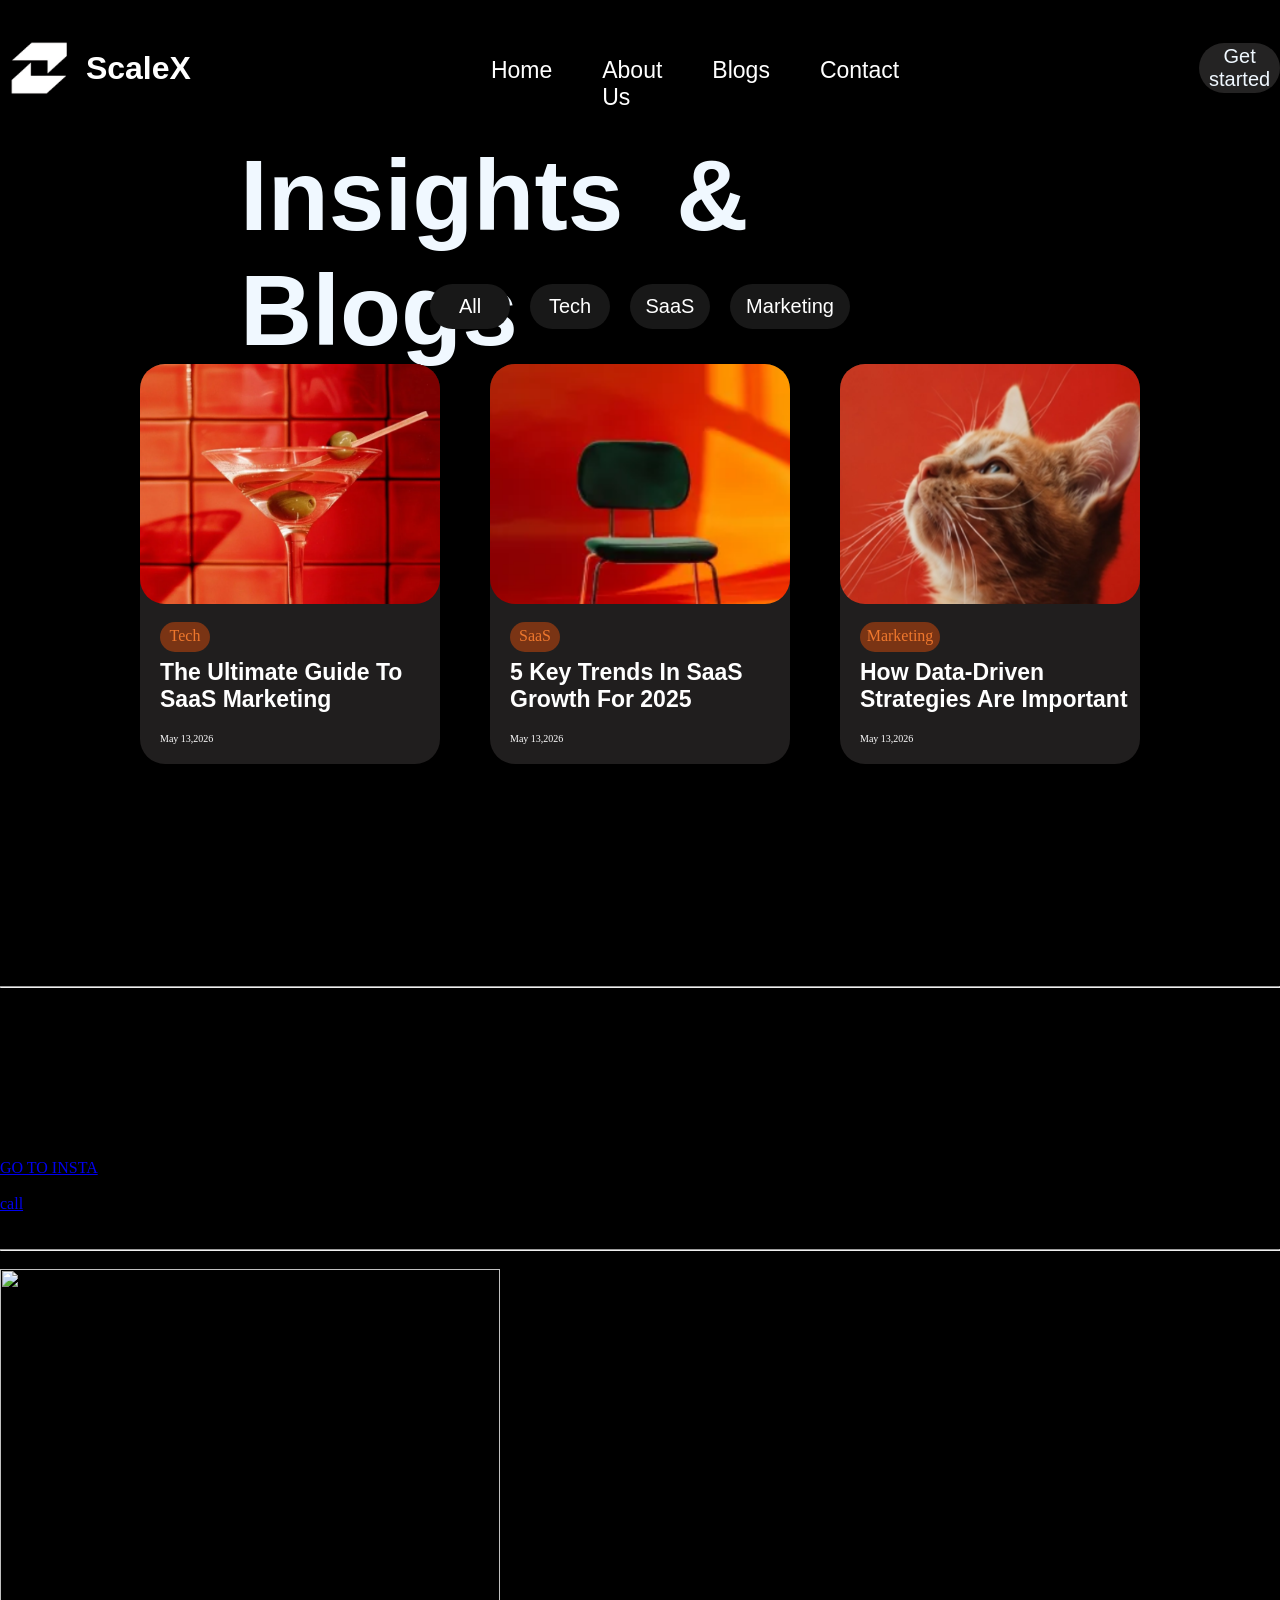
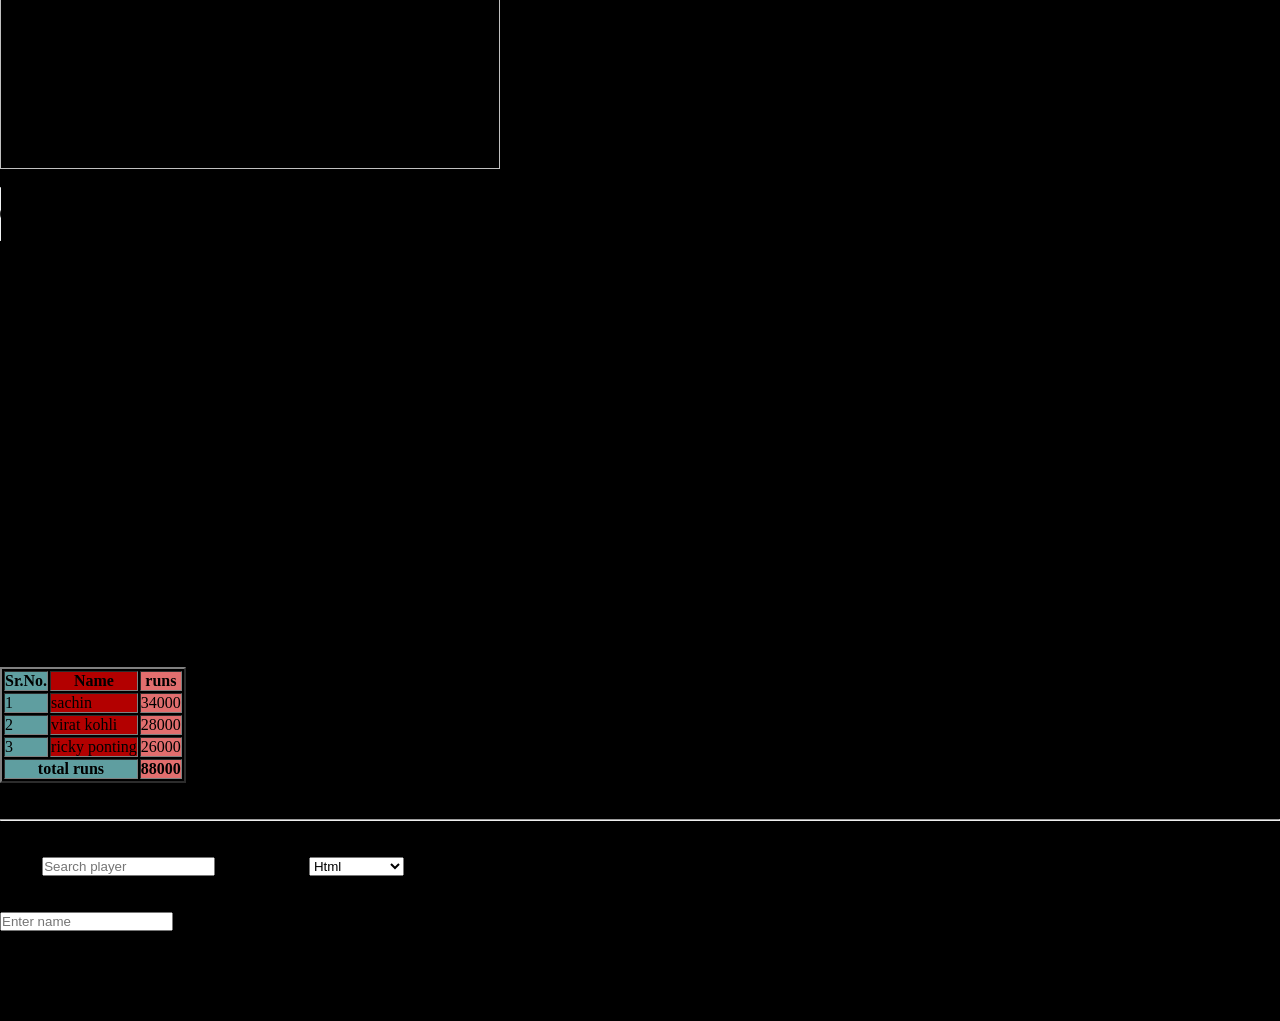
==== assignment 2/index.html @ 6222f43d "Add files via upload" ====
<<<<<<< HEAD
=======
1 HTML - hyper text Markup language
>>>>>>> e819a178f8dc06e5538048daa1c57ec337045623
<!DOCTYPE html>
<html lang="en">
<head>
    <meta charset="UTF-8">
    <meta name="viewport" content="width=device-width, initial-scale=1.0">
<<<<<<< HEAD
    <title>Document</title>
    <link rel="stylesheet" href="style.css">
</head>
<body> 

        <div id="navbar">
            <div id="logoname">
                <img src="./logo X.png" alt="not found" class="logo">
                <h1 class="name" >ScaleX</h1>
            </div>
            <div id="menubar">
                <span class="menuopt" >Home</span>
                <span class="menuopt" >About Us</span>
                <span class="menuopt" >Blogs</span>
                <span class="menuopt" >Contact</span>
            </div>
                <button id="getstarted">Get started</button>
            </div>
            <div id="heading">
            <h1 class="H">Insights & Blogs</h1>
            </div><br>
        
            <div id="options">
                <span class="opt" >All</span>
                <span class="opt" >Tech</span>
                <span class="opt" >SaaS</span>
                <span class="opt1" >Marketing</span>
            </div><br>


        <div id="mainbody">
            <div class="card">
                <div  class="imag"   id="img1"></div>
                <div class="content1"><br>
                    <p class="T1">Tech</p>
                    <h3 id="text1">The Ultimate Guide To <br>SaaS Marketing</h3><br><br><br>
                    <p class="date">May 13,2026</p>
                </div>
            </div> 
            
            <div class="card">
                <div class="imag" id="img2"></div>
                <div class="content2"><br>
                <p class="T2">SaaS</p>
                    <h3 id="text2">5 Key Trends In SaaS<br>Growth For 2025</h3><br><br><br>
                    <p class="date">May 13,2026</p>
            </div>
            </div>
            <div class="card">
                <div class="imag" id="img3"></div>
                <div class="content3"><br>
                <p class="T3">Marketing</p>
                    <h3 id="text3">How Data-Driven<br>Strategies Are Important</h3><br><br><br> 
                    <p class="date">May 13,2026</p>
            </div>
            </div>
            
        </div>

        


    

</body>
</html>
=======
    <title>Nihir's first Website</title>
    <link rel="shortcut icon" href="https://www.youtube.com/watch?v=YyfBvC7fci0" type="image/x-icon">



</head>

<body>
    <h1>Heading 1</h1>
 <h2>Heading2</h2>
 <h3>heading 3</h3><br>
 <hr>
<p>hey its me <br>nihir kothari</p><br>
<p><em>Lorem</em> ipsum <strong>dolor</strong> sit amet consectetur adipisicing elit. Voluptates nisi quia iste totam, saepe in ullam fuga pariatur voluptatem praesentium nesciunt magni voluptatum minus id eos est perspiciatis reiciendis eligendi laboriosam quibusdam officia dignissimos? Quas voluptas officia maiores, pariatur laudantium nemo voluptate quasi ipsa magnam reprehenderit qui tempore ut ipsum!</p>
<br>


<p>h<sub>2</sub>o</p>
<p>x<sup>2</sup>=4</p><br>

<a target="_blank" href=https://www.instagram.com/nihir__kothari/>GO TO INSTA</a><br>
<br>
<a href="tel:+9180035490274">call </a><br>
<br>

<a  target="_blank " mail:https://mail.google.com/mail/u/0/#inbox">Gmail</a>
<br>
<hr>
<br>
<img 
width="500"
src="https://img.olympics.com/images/image/private/t_s_16_9_g_auto/t_s_w1460/f_auto/primary/mhniosh8z6y6ouwfhnns" alt="image not found"><br>
<br>
<audio src="/rcb_2020_anthem.mp3" controls></audio><br>

<video src=""></video><br>
<br>
<iframe src="https://www.youtube.com/embed/?v=ygTZZpVkmKg" frameborder="0"></iframe><br>
<br>
<ol>virat kohli</ol>
<ul>ABD</ul>
<br>


<table border="2">
    <caption> <strong> All Time Highest Run Scorer</strong> </caption>

    <colgroup>
    <col style="background-color: cadetblue;"> 
    <col style="background-color: rgb(179, 0, 0)"> 
    <col style="background-color: rgb(225, 110, 110);"> 
    </colgroup>
<thead>
   <tr>
    <th>Sr.No.</th>

    <th>Name</th>   
    <th>runs</th>
    </tr>
</thead>
<tbody>

    <tr>
        <td>1</td>
        <td>sachin</td>
        <td>34000</td>
    </tr>
  <tr>
        <td>2</td>
        <td>virat kohli</td>
        <td>28000</td>
    </tr>
    <tr>
        <td>3</td>
        <td>ricky ponting</td>
        <td>26000</td>
    </tr>
</tbody>
 
<tfoot>
    <tr>
        <th colspan="2">total runs</th>
        <th>88000</th>
    </tr>
</tfoot>

</table><br>
<br>
<hr><br>
<br>

<form>
    <label for="Name">Name</label>
<input id="Name"  placeholder="Search player ">
<label for="select criteria">select criteria</label>
<select id="select criteria">

    <optgroup label="Frontend">

<option ="">Html</option>
<option ="">Css</option>
<option ="">Js</option>

 </optgroup>


 <optgroup label="Backend">
<option ="">Nodejs</option>
<option ="">Expressjs</option>
<option ="">Mogodb</option>
 </optgroup>
</select>
</form>
<br><br>

<form >

<input type="text" placeholder="Enter name">

</form>

</body>
</html>      



IMP <points class="br"></points>

SEO - search engine optimiser <br>

web crauler = the robot of gogle who reads the code of your web

Markdown <br>
web.dev study website <br>
google tool lighthouse to chechk performance of website <br>
>>>>>>> e819a178f8dc06e5538048daa1c57ec337045623
---- assignment 2/style.css ----
*{
    margin: 0;
    padding: 0;
    box-sizing: border-box;
}


html,body{
background-color: rgb(0, 0, 0);
    height: 100%;
    width: 100%;
}


#navbar{
    display: flex;
    justify-content: center;
    align-items: center;
    gap: 300px;
    height: 100px;
    width: 100%;
    background-color: rgba(255, 145, 0, 0);
}


.logo{

    height: 60px;

}


.name{
    font-family: 'Gill Sans', 'Gill Sans MT', Calibri, 'Trebuchet MS', sans-serif;
    color: white;
    transition-duration: 0.6s;
}


.name:hover{
    transform: scale(1.1);
    cursor: pointer;
}


#logoname{
    display: flex;
    align-items: center;
    gap: 10px;
    width: 200px;
    
}


#getstarted{
    height: 50%;
    width: 180px;
    font-family: 'Gill Sans', 'Gill Sans MT', Calibri, 'Trebuchet MS', sans-serif;
    font-size: 20px;
    border-radius: 140px;
    border: none;
    color: aliceblue;
    background-color: rgb(36, 35, 35);
    transition-duration: 0.6s;
}


#getstarted:hover{
    transform: scale(1.1);
    background-color: rgb(236, 80, 2);
    cursor: pointer;
}


#menubar{
    display: flex;
    justify-content: center;
    background-color: rgba(0, 255, 255, 0);
    gap: 50px;
    width: 450px;
    height: 23px;

}


.menuopt{
    height: 30px;
    font-size: 23px;
    font-family: 'Gill Sans', 'Gill Sans MT', Calibri, 'Trebuchet MS', sans-serif;
    color: white;
    transition-duration: 0.3s;
}


.menuopt:hover{
    transform: scale(1.1);
    color: rgb(236, 80, 2);
    cursor: pointer;
}


#heading{
    display: flex;
    justify-content: center;
    align-items: center;
    height: 140px;
    width: 100%;
    background-color: rgba(0, 0, 0, 0);
    color: aliceblue;
}


.H{
    font-family: 'Gill Sans', 'Gill Sans MT', Calibri, 'Trebuchet MS', sans-serif;
    font-size: 100px;
    height: 100px;
    width: 800px;
    word-spacing: 25px;
    font-weight: bolder;
}


#options{
    display: flex;
    justify-content: center;
    align-items: center;
    height: 60px;
    width: 100%;
    background-color: rgba(0, 0, 0, 0);
    gap: 20px;
}


.opt{
    display: flex;
    justify-content: center;
    align-items: center;
    height: 45px;
    width: 80px;
    font-family: 'Gill Sans', 'Gill Sans MT', Calibri, 'Trebuchet MS', sans-serif;
    font-size: 20px;
    color: rgb(255, 255, 255);
    background-color:#181818;
    border-radius: 100px; 
    transition-duration: 0.3s;
}


.opt1{
    display: flex;
    justify-content: center;
    align-items: center;
    height: 45px;
    width: 120px;
    font-family: 'Gill Sans', 'Gill Sans MT', Calibri, 'Trebuchet MS', sans-serif;
    font-size: 20px;
    color: rgb(255, 255, 255);
    background-color:#181818;
    border-radius: 100px; 
    transition-duration: 0.3s;
}


.opt:hover{
    transform: scale(1.1);
    cursor: pointer;
    background-color: rgb(236, 80, 2);
}


.opt1:hover{
    transform: scale(1.1);
    cursor: pointer;
    background-color: rgb(236, 80, 2);
}


#mainbody{
    margin-top: 10PX;
    display: flex;
    justify-content: center;
    gap: 50px;
    height: 500px;
    width: 100%;
    background-color: rgba(205, 0, 0, 0);
}


.card{
    height:80%;
    width: 300px;
    justify-content: center;
    background-color: rgb(32, 30, 30);
    border-radius: 25PX;
    transition-duration: 0.6s;
}


.card:hover{
    transform: scale(1.1);
    box-shadow: 0 0 25px 8px rgba(228, 80, 0, 0.725);
    cursor: pointer;
}


#img1{
    height: 60%;
    width: 100%;
    background-image:url(./glass.png);
    background-size:  cover;
    background-repeat: no-repeat;
    background-position-x: -15px;
    border-radius: 25px;
}


.content1{
    margin-left: 20px;
    height: 20px;
    width: 100%;
    bottom: 80px;
    margin-right: 300px;
    background-color: rgba(0, 0, 0, 0);
}


#text1{
    margin-top:7px ;
    color: white;
    /* background-color: bisque; */
    font-size: 25px;
    height: 20px;
    width: 100%;
    font-family: 'Gill Sans', 'Gill Sans MT', Calibri, 'Trebuchet MS', sans-serif;
    font-size: 23px;
}


.date{
    color: white;
    height: 10px;
    width: 100%;
    font-size: 10px;    
}


.T1{
    
    color: rgb(238, 119, 45);
    background-color: rgba(216, 76, 11, 0.486);
    height:30px;
    width: 50px;
    border-radius: 20px;
    text-align: center;
    padding-top: 5px;
}


#img2{
    height: 60%;
    width: 100%;
    background-image:url(./chair.png);
    background-size:  cover;
    background-repeat: no-repeat;
    border-radius: 25px;
}


.content2{
    margin-left: 20px;
    height: 20px;
    width: 100%;
    bottom: 80px;
    margin-right: 300px;
    background-color: rgba(0, 0, 0, 0);
}


#text2{
    margin-top:7px ;
    color: white;
    
    font-size: 25px;
    height: 20px;
    width: 100%;
    font-family: 'Gill Sans', 'Gill Sans MT', Calibri, 'Trebuchet MS', sans-serif;
    font-size: 23px;
}


.date{
    color: white;
    height: 10px;
    width: 100%;
    font-size: 10px;
    
}


.T2{
    
    color: rgb(238, 119, 45);
    background-color: rgba(216, 76, 11, 0.486);
    height:30px;
    width: 50px;
    border-radius: 20px;
    text-align: center;
    padding-top: 5px;
}


#img3{
    height: 60%;
    width: 100%;
    background-image:url(./cat.png);
    background-size:  cover;
    background-repeat: no-repeat;
    background-position-x: -5px;
    border-radius: 25px;
}

.content3{
    margin-left: 20px;
    height: 20px;
    width: 100%;
    bottom: 80px;
    margin-right: 300px;
    background-color: rgba(0, 0, 0, 0);

}
#text3{
    margin-top:7px ;
    color: white;
    /* background-color: bisque; */
    font-size: 25px;
    height: 20px;
    width: 100%;
    font-family: 'Gill Sans', 'Gill Sans MT', Calibri, 'Trebuchet MS', sans-serif;
    font-size: 23px;

}
.date{
    color: white;
    height: 10px;
    width: 100%;
    font-size: 10px;
    
}
.T3{
    
    color: rgb(238, 119, 45);
    background-color: rgba(216, 76, 11, 0.486);
    height:30px;
    width: 80px;
    border-radius: 20px;
    text-align: center;
    padding-top: 5px;
}
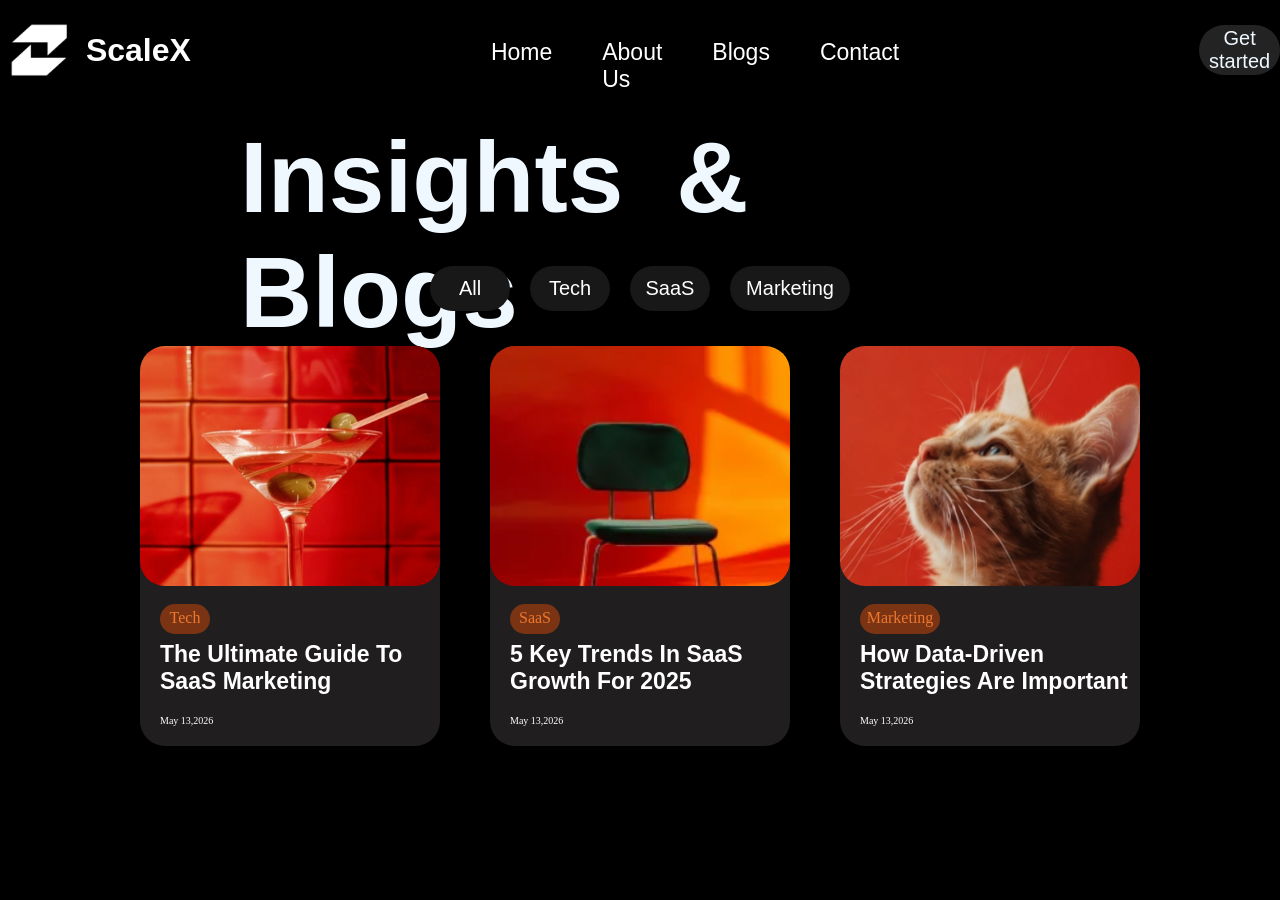
==== commit ccc36657: "Add files via upload" ====
--- a/assignment 2/index.html
+++ b/assignment 2/index.html
@@ -1,13 +1,10 @@
-<<<<<<< HEAD
-=======
-1 HTML - hyper text Markup language
->>>>>>> e819a178f8dc06e5538048daa1c57ec337045623
+
 <!DOCTYPE html>
 <html lang="en">
 <head>
     <meta charset="UTF-8">
     <meta name="viewport" content="width=device-width, initial-scale=1.0">
-<<<<<<< HEAD
+
     <title>Document</title>
     <link rel="stylesheet" href="style.css">
 </head>
@@ -71,143 +68,3 @@
 
 
     
-
-</body>
-</html>
-=======
-    <title>Nihir's first Website</title>
-    <link rel="shortcut icon" href="https://www.youtube.com/watch?v=YyfBvC7fci0" type="image/x-icon">
-
-
-
-</head>
-
-<body>
-    <h1>Heading 1</h1>
- <h2>Heading2</h2>
- <h3>heading 3</h3><br>
- <hr>
-<p>hey its me <br>nihir kothari</p><br>
-<p><em>Lorem</em> ipsum <strong>dolor</strong> sit amet consectetur adipisicing elit. Voluptates nisi quia iste totam, saepe in ullam fuga pariatur voluptatem praesentium nesciunt magni voluptatum minus id eos est perspiciatis reiciendis eligendi laboriosam quibusdam officia dignissimos? Quas voluptas officia maiores, pariatur laudantium nemo voluptate quasi ipsa magnam reprehenderit qui tempore ut ipsum!</p>
-<br>
-
-
-<p>h<sub>2</sub>o</p>
-<p>x<sup>2</sup>=4</p><br>
-
-<a target="_blank" href=https://www.instagram.com/nihir__kothari/>GO TO INSTA</a><br>
-<br>
-<a href="tel:+9180035490274">call </a><br>
-<br>
-
-<a  target="_blank " mail:https://mail.google.com/mail/u/0/#inbox">Gmail</a>
-<br>
-<hr>
-<br>
-<img 
-width="500"
-src="https://img.olympics.com/images/image/private/t_s_16_9_g_auto/t_s_w1460/f_auto/primary/mhniosh8z6y6ouwfhnns" alt="image not found"><br>
-<br>
-<audio src="/rcb_2020_anthem.mp3" controls></audio><br>
-
-<video src=""></video><br>
-<br>
-<iframe src="https://www.youtube.com/embed/?v=ygTZZpVkmKg" frameborder="0"></iframe><br>
-<br>
-<ol>virat kohli</ol>
-<ul>ABD</ul>
-<br>
-
-
-<table border="2">
-    <caption> <strong> All Time Highest Run Scorer</strong> </caption>
-
-    <colgroup>
-    <col style="background-color: cadetblue;"> 
-    <col style="background-color: rgb(179, 0, 0)"> 
-    <col style="background-color: rgb(225, 110, 110);"> 
-    </colgroup>
-<thead>
-   <tr>
-    <th>Sr.No.</th>
-
-    <th>Name</th>   
-    <th>runs</th>
-    </tr>
-</thead>
-<tbody>
-
-    <tr>
-        <td>1</td>
-        <td>sachin</td>
-        <td>34000</td>
-    </tr>
-  <tr>
-        <td>2</td>
-        <td>virat kohli</td>
-        <td>28000</td>
-    </tr>
-    <tr>
-        <td>3</td>
-        <td>ricky ponting</td>
-        <td>26000</td>
-    </tr>
-</tbody>
- 
-<tfoot>
-    <tr>
-        <th colspan="2">total runs</th>
-        <th>88000</th>
-    </tr>
-</tfoot>
-
-</table><br>
-<br>
-<hr><br>
-<br>
-
-<form>
-    <label for="Name">Name</label>
-<input id="Name"  placeholder="Search player ">
-<label for="select criteria">select criteria</label>
-<select id="select criteria">
-
-    <optgroup label="Frontend">
-
-<option ="">Html</option>
-<option ="">Css</option>
-<option ="">Js</option>
-
- </optgroup>
-
-
- <optgroup label="Backend">
-<option ="">Nodejs</option>
-<option ="">Expressjs</option>
-<option ="">Mogodb</option>
- </optgroup>
-</select>
-</form>
-<br><br>
-
-<form >
-
-<input type="text" placeholder="Enter name">
-
-</form>
-
-</body>
-</html>      
-
-
-
-IMP <points class="br"></points>
-
-SEO - search engine optimiser <br>
-
-web crauler = the robot of gogle who reads the code of your web
-
-Markdown <br>
-web.dev study website <br>
-google tool lighthouse to chechk performance of website <br>
->>>>>>> e819a178f8dc06e5538048daa1c57ec337045623
